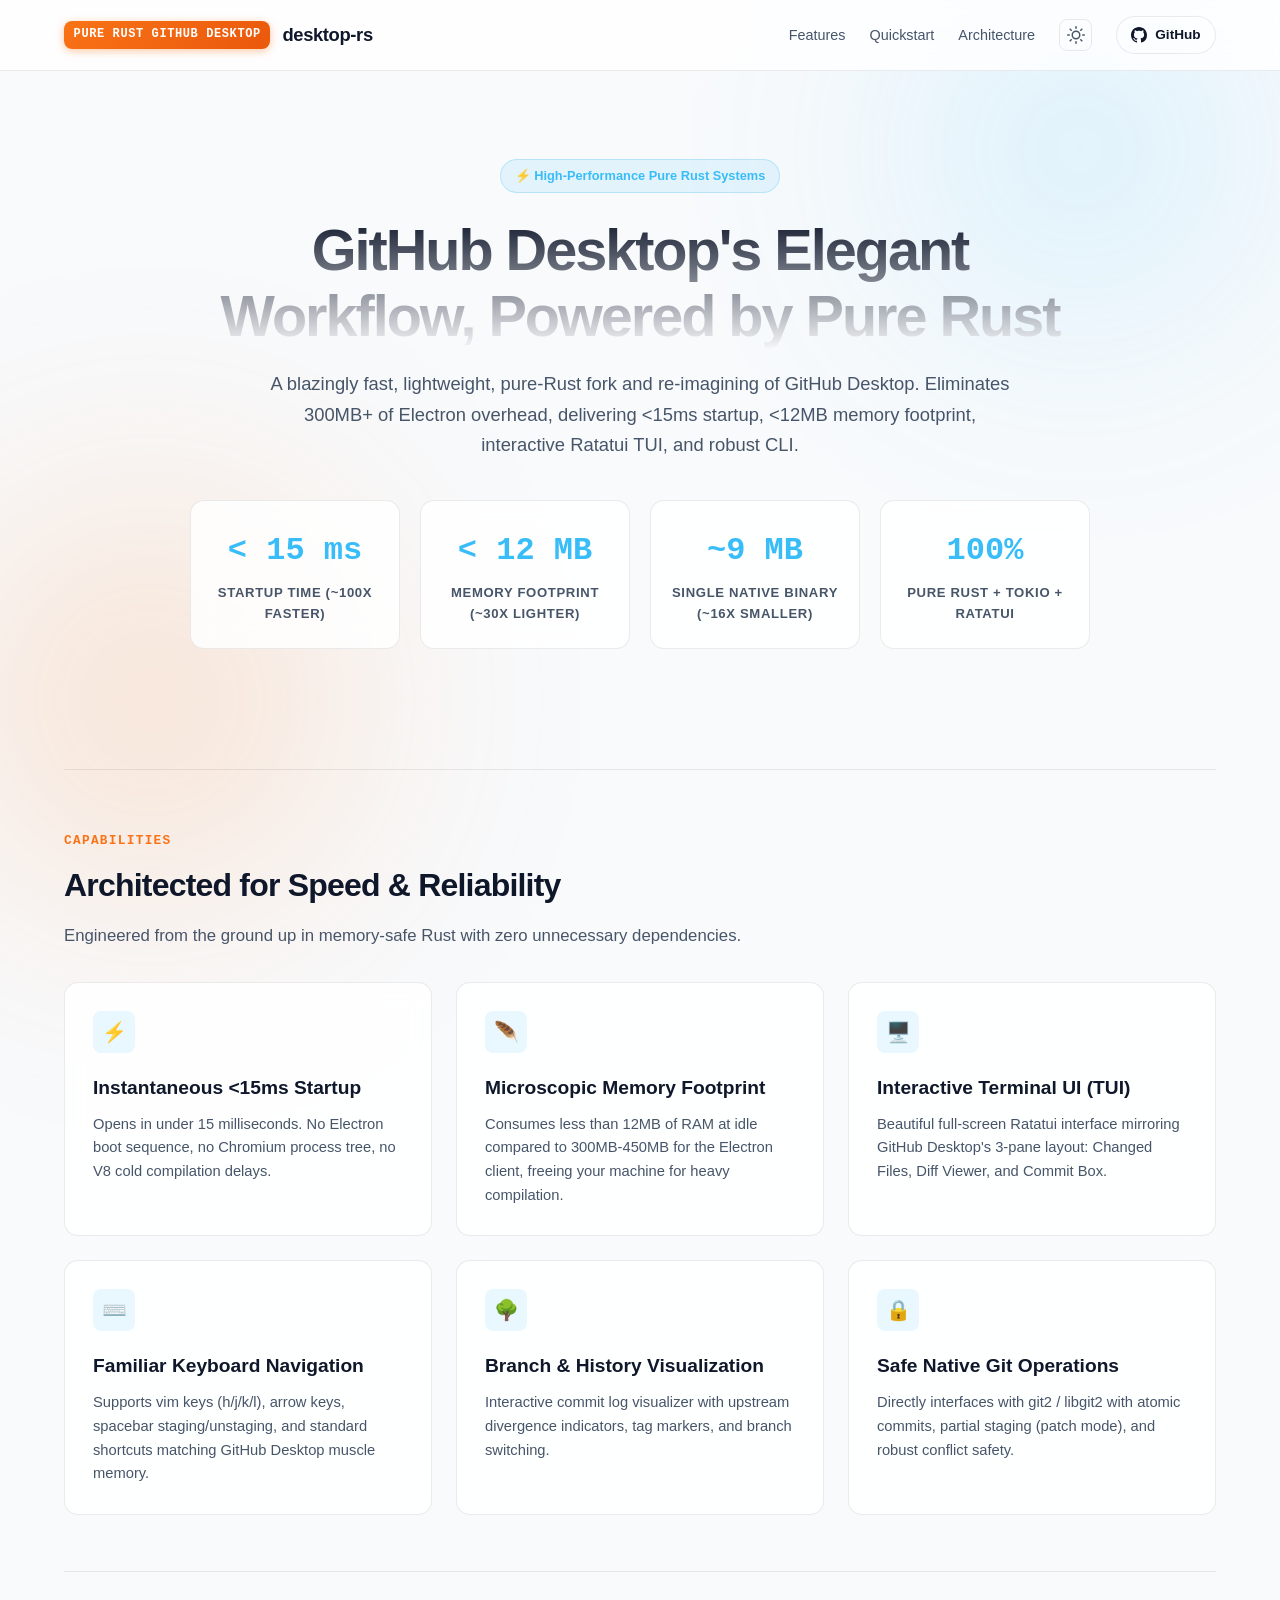
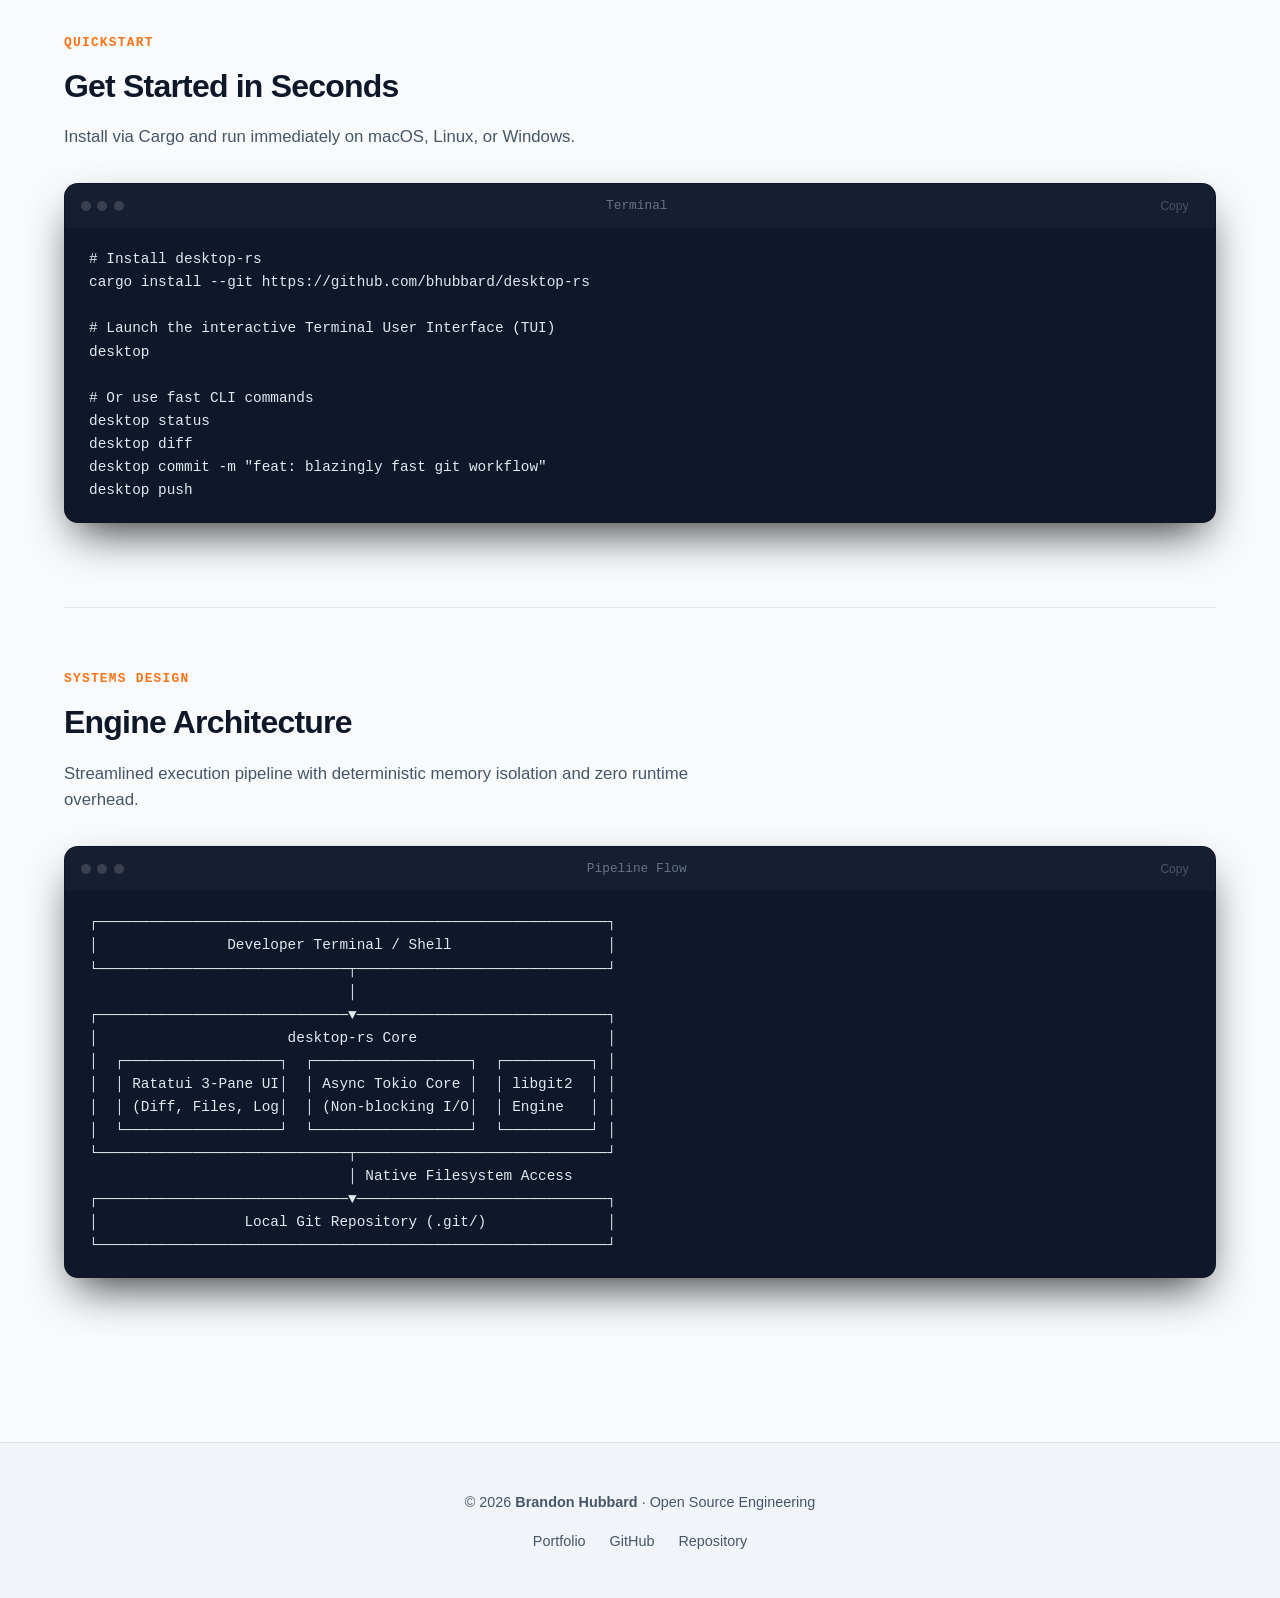
==== docs/index.html @ 01b51555 "feat(docs): add GitHub Pages documentation and deployment workflow" ====
<!DOCTYPE html>
<html lang="en">
<head>
  <script>
    (function() {
      const storedTheme = localStorage.getItem('theme') || localStorage.getItem('bh-theme');
      if (storedTheme) {
        document.documentElement.setAttribute('data-theme', storedTheme);
      } else if (window.matchMedia && window.matchMedia('(prefers-color-scheme: light)').matches) {
        document.documentElement.setAttribute('data-theme', 'light');
      } else {
        document.documentElement.setAttribute('data-theme', 'dark');
      }
    })();
  </script>
  <!-- Google tag (gtag.js) -->
  <script async src="https://www.googletagmanager.com/gtag/js?id=G-NFEM8TN9ZM"></script>
  <script>
    window.dataLayer = window.dataLayer || [];
    function gtag(){dataLayer.push(arguments);}
    gtag('js', new Date());
    gtag('config', 'G-NFEM8TN9ZM');
  </script>

  <meta charset="UTF-8">
  <meta name="viewport" content="width=device-width, initial-scale=1.0">
  <title>desktop-rs — Blazingly Fast, Pure-Rust Re-imagining of GitHub Desktop</title>
  <meta name="description" content="A blazingly fast, lightweight, pure-Rust fork and re-imagining of GitHub Desktop. Eliminates 300MB+ of Electron overhead, delivering <15ms startup, <12MB memory footprint, interactive Ratatui TUI, and robust CLI.">
  <meta name="author" content="Brandon Hubbard">
  <link rel="canonical" href="https://code.brandonhubbard.com/desktop-rs/">
  <meta name="robots" content="index, follow, max-image-preview:large">

  <!-- Open Graph -->
  <meta property="og:type" content="website">
  <meta property="og:url" content="https://code.brandonhubbard.com/desktop-rs/">
  <meta property="og:title" content="desktop-rs — Blazingly Fast, Pure-Rust Re-imagining of GitHub Desktop">
  <meta property="og:description" content="A blazingly fast, lightweight, pure-Rust fork and re-imagining of GitHub Desktop. Eliminates 300MB+ of Electron overhead, delivering <15ms startup, <12MB memory footprint, interactive Ratatui TUI, and robust CLI.">
  <meta property="og:site_name" content="Brandon Hubbard — Open Source Systems">

  <!-- Twitter Cards -->
  <meta name="twitter:card" content="summary_large_image">
  <meta name="twitter:title" content="desktop-rs — Blazingly Fast, Pure-Rust Re-imagining of GitHub Desktop">
  <meta name="twitter:description" content="A blazingly fast, lightweight, pure-Rust fork and re-imagining of GitHub Desktop. Eliminates 300MB+ of Electron overhead, delivering <15ms startup, <12MB memory footprint, interactive Ratatui TUI, and robust CLI.">

  <!-- Structured Data (JSON-LD) -->
  <script type="application/ld+json">
  {
    "@context": "https://schema.org",
    "@type": "SoftwareApplication",
    "name": "desktop-rs",
    "applicationCategory": "DeveloperApplication",
    "operatingSystem": "Cross-platform (Linux, macOS, Windows)",
    "description": "A blazingly fast, lightweight, pure-Rust fork and re-imagining of GitHub Desktop. Eliminates 300MB+ of Electron overhead, delivering <15ms startup, <12MB memory footprint, interactive Ratatui TUI, and robust CLI.",
    "license": "https://opensource.org/licenses/MIT",
    "author": {
      "@type": "Person",
      "name": "Brandon Hubbard",
      "url": "https://brandonhubbard.com"
    },
    "offers": {
      "@type": "Offer",
      "price": "0.00",
      "priceCurrency": "USD"
    }
  }
  </script>

  <style>

:root {
  --font-sans: -apple-system, BlinkMacSystemFont, "SF Pro Display", "SF Pro Text", "Segoe UI", Roboto, "Helvetica Neue", Arial, sans-serif;
  --font-mono: "SF Mono", "JetBrains Mono", Menlo, Consolas, Monaco, monospace;
  
  --bg-black: #080a0f;
  --bg-surface: #0e121a;
  --bg-card: rgba(18, 24, 38, 0.7);
  --bg-card-hover: rgba(26, 34, 52, 0.85);
  --bg-glass: rgba(14, 18, 26, 0.75);
  --bg-code: #0b0e14;

  --border-subtle: rgba(255, 255, 255, 0.08);
  --border-highlight: rgba(255, 255, 255, 0.16);
  --border-focus: #38bdf8;

  --text-main: #f3f4f6;
  --text-muted: #94a3b8;
  --text-dim: #64748b;

  --accent-primary: #38bdf8;
  --accent-rust: #f97316;
  --accent-green: #10b981;
  --accent-purple: #a855f7;

  --radius-sm: 8px;
  --radius-md: 14px;
  --radius-lg: 20px;
  --radius-pill: 9999px;

  --shadow-card: 0 10px 30px -10px rgba(0, 0, 0, 0.5), 0 0 1px 1px var(--border-subtle);
  --shadow-code: 0 20px 45px -12px rgba(0, 0, 0, 0.8), 0 0 1px 1px rgba(255, 255, 255, 0.1);
}

[data-theme="light"] {
  --bg-black: #f8fafc;
  --bg-surface: #f1f5f9;
  --bg-card: rgba(255, 255, 255, 0.85);
  --bg-card-hover: rgba(255, 255, 255, 0.98);
  --bg-glass: rgba(255, 255, 255, 0.8);
  --bg-code: #0f172a;

  --border-subtle: rgba(0, 0, 0, 0.08);
  --border-highlight: rgba(0, 0, 0, 0.16);
  --border-focus: #0284c7;

  --text-main: #0f172a;
  --text-muted: #475569;
  --text-dim: #64748b;

  --shadow-card: 0 10px 30px -10px rgba(0, 0, 0, 0.08), 0 0 1px 1px var(--border-subtle);
}

*, *::before, *::after {
  box-sizing: border-box;
  margin: 0;
  padding: 0;
}

html {
  scroll-behavior: smooth;
  font-family: var(--font-sans);
  background-color: var(--bg-black);
  color: var(--text-main);
  -webkit-font-smoothing: antialiased;
  -moz-osx-font-smoothing: grayscale;
  line-height: 1.6;
}

body {
  min-height: 100vh;
  position: relative;
  overflow-x: hidden;
  display: flex;
  flex-direction: column;
}

.glow {
  position: absolute;
  border-radius: 50%;
  filter: blur(120px);
  pointer-events: none;
  z-index: 0;
  opacity: 0.25;
}

.glow-1 {
  top: -100px;
  right: -50px;
  width: 500px;
  height: 500px;
  background: radial-gradient(circle, #38bdf8, transparent 70%);
}

.glow-2 {
  top: 400px;
  left: -150px;
  width: 600px;
  height: 600px;
  background: radial-gradient(circle, #f97316, transparent 70%);
}

.header {
  position: sticky;
  top: 0;
  z-index: 50;
  backdrop-filter: blur(16px);
  -webkit-backdrop-filter: blur(16px);
  background: var(--bg-glass);
  border-bottom: 1px solid var(--border-subtle);
}

.nav-container {
  max-width: 1200px;
  margin: 0 auto;
  padding: 1rem 1.5rem;
  display: flex;
  align-items: center;
  justify-content: space-between;
}

.logo {
  display: flex;
  align-items: center;
  gap: 0.75rem;
  text-decoration: none;
  color: var(--text-main);
}

.logo-badge {
  background: linear-gradient(135deg, #f97316, #ea580c);
  color: #fff;
  font-family: var(--font-mono);
  font-size: 0.75rem;
  font-weight: 700;
  padding: 0.25rem 0.6rem;
  border-radius: var(--radius-sm);
  letter-spacing: 0.05em;
  box-shadow: 0 2px 8px rgba(249, 115, 22, 0.4);
}

.logo-title {
  font-size: 1.15rem;
  font-weight: 700;
  letter-spacing: -0.02em;
}

.nav-links {
  display: flex;
  align-items: center;
  gap: 1.5rem;
}

.nav-links a {
  text-decoration: none;
  color: var(--text-muted);
  font-size: 0.9rem;
  font-weight: 500;
  transition: color 0.15s ease;
}

.nav-links a:hover {
  color: var(--text-main);
}

.btn-github {
  display: inline-flex;
  align-items: center;
  gap: 0.5rem;
  padding: 0.45rem 0.9rem;
  border-radius: var(--radius-pill);
  background: rgba(255, 255, 255, 0.06);
  border: 1px solid var(--border-subtle);
  color: var(--text-main) !important;
  font-size: 0.85rem !important;
  font-weight: 600 !important;
  transition: all 0.2s ease;
}

.btn-github:hover {
  background: rgba(255, 255, 255, 0.12);
  border-color: var(--border-highlight);
  transform: translateY(-1px);
}

.theme-toggle {
  background: transparent;
  border: 1px solid var(--border-subtle);
  color: var(--text-muted);
  padding: 0.4rem;
  border-radius: var(--radius-sm);
  cursor: pointer;
  display: inline-flex;
  align-items: center;
  justify-content: center;
  transition: all 0.2s ease;
}

.theme-toggle:hover {
  color: var(--text-main);
  border-color: var(--border-highlight);
}

.main-content {
  flex: 1;
  position: relative;
  z-index: 1;
  max-width: 1200px;
  margin: 0 auto;
  padding: 2.5rem 1.5rem 5rem;
  width: 100%;
}

.hero {
  text-align: center;
  padding: 3rem 0 4rem;
  max-width: 900px;
  margin: 0 auto;
}

.hero-pill {
  display: inline-flex;
  align-items: center;
  gap: 0.5rem;
  padding: 0.35rem 0.85rem;
  border-radius: var(--radius-pill);
  background: rgba(56, 189, 248, 0.1);
  border: 1px solid rgba(56, 189, 248, 0.25);
  color: var(--accent-primary);
  font-size: 0.8rem;
  font-weight: 600;
  margin-bottom: 1.5rem;
}

.hero-title {
  font-size: clamp(2.2rem, 5vw, 3.6rem);
  font-weight: 800;
  letter-spacing: -0.035em;
  line-height: 1.15;
  margin-bottom: 1.25rem;
  background: linear-gradient(180deg, var(--text-main) 0%, rgba(243, 244, 246, 0.7) 100%);
  -webkit-background-clip: text;
  -webkit-text-fill-color: transparent;
}

.hero-subtitle {
  font-size: 1.15rem;
  color: var(--text-muted);
  line-height: 1.65;
  margin-bottom: 2.5rem;
  max-width: 760px;
  margin-left: auto;
  margin-right: auto;
}

.stats-grid {
  display: grid;
  grid-template-columns: repeat(auto-fit, minmax(200px, 1fr));
  gap: 1.25rem;
  margin: 2.5rem 0 3.5rem;
}

.stat-card {
  background: var(--bg-card);
  backdrop-filter: blur(12px);
  border: 1px solid var(--border-subtle);
  border-radius: var(--radius-md);
  padding: 1.5rem 1rem;
  text-align: center;
  transition: transform 0.2s ease, border-color 0.2s ease;
}

.stat-card:hover {
  transform: translateY(-2px);
  border-color: var(--border-highlight);
}

.stat-value {
  font-size: 2rem;
  font-weight: 800;
  font-family: var(--font-mono);
  color: var(--accent-primary);
  margin-bottom: 0.35rem;
}

.stat-label {
  font-size: 0.82rem;
  color: var(--text-muted);
  text-transform: uppercase;
  letter-spacing: 0.05em;
  font-weight: 600;
}

.code-box {
  background: var(--bg-code);
  border: 1px solid var(--border-subtle);
  border-radius: var(--radius-md);
  box-shadow: var(--shadow-code);
  overflow: hidden;
  margin: 1.75rem 0;
  text-align: left;
}

.code-header {
  display: flex;
  align-items: center;
  justify-content: space-between;
  padding: 0.6rem 1rem;
  background: rgba(255, 255, 255, 0.03);
  border-bottom: 1px solid var(--border-subtle);
  font-size: 0.8rem;
  font-family: var(--font-mono);
  color: var(--text-dim);
}

.code-dots {
  display: flex;
  gap: 0.4rem;
}

.code-dot {
  width: 10px;
  height: 10px;
  border-radius: 50%;
  background: rgba(255, 255, 255, 0.15);
}

.btn-copy {
  background: transparent;
  border: 1px solid var(--border-subtle);
  color: var(--text-muted);
  border-radius: var(--radius-sm);
  padding: 0.25rem 0.6rem;
  font-size: 0.75rem;
  cursor: pointer;
  transition: all 0.15s ease;
}

.btn-copy:hover {
  color: var(--text-main);
  background: rgba(255, 255, 255, 0.05);
}

.code-box pre {
  padding: 1.25rem 1.5rem;
  overflow-x: auto;
  font-family: var(--font-mono);
  font-size: 0.9rem;
  line-height: 1.6;
  color: #e2e8f0;
}

.code-box code {
  font-family: inherit;
}

.section {
  padding: 3.5rem 0;
  border-top: 1px solid var(--border-subtle);
}

.section-tag {
  display: inline-block;
  font-family: var(--font-mono);
  font-size: 0.8rem;
  font-weight: 600;
  color: var(--accent-rust);
  text-transform: uppercase;
  letter-spacing: 0.1em;
  margin-bottom: 0.5rem;
}

.section-title {
  font-size: 2rem;
  font-weight: 700;
  letter-spacing: -0.025em;
  margin-bottom: 0.75rem;
}

.section-desc {
  color: var(--text-muted);
  font-size: 1.05rem;
  max-width: 680px;
  margin-bottom: 2rem;
}

.features-grid {
  display: grid;
  grid-template-columns: repeat(auto-fit, minmax(320px, 1fr));
  gap: 1.5rem;
}

.feature-card {
  background: var(--bg-card);
  backdrop-filter: blur(12px);
  border: 1px solid var(--border-subtle);
  border-radius: var(--radius-md);
  padding: 1.75rem;
  transition: transform 0.2s ease, border-color 0.2s ease, box-shadow 0.2s ease;
}

.feature-card:hover {
  transform: translateY(-3px);
  border-color: var(--border-highlight);
  box-shadow: var(--shadow-card);
}

.feature-icon {
  width: 42px;
  height: 42px;
  border-radius: var(--radius-sm);
  background: rgba(56, 189, 248, 0.1);
  color: var(--accent-primary);
  display: flex;
  align-items: center;
  justify-content: center;
  font-size: 1.25rem;
  margin-bottom: 1.25rem;
}

.feature-title {
  font-size: 1.2rem;
  font-weight: 600;
  margin-bottom: 0.6rem;
}

.feature-body {
  color: var(--text-muted);
  font-size: 0.92rem;
  line-height: 1.6;
}

.footer {
  border-top: 1px solid var(--border-subtle);
  padding: 3rem 1.5rem;
  background: var(--bg-surface);
  text-align: center;
  color: var(--text-muted);
  font-size: 0.9rem;
}

.footer-content {
  max-width: 1200px;
  margin: 0 auto;
  display: flex;
  flex-direction: column;
  align-items: center;
  gap: 1rem;
}

.footer-links {
  display: flex;
  gap: 1.5rem;
}

.footer-links a {
  color: var(--text-muted);
  text-decoration: none;
  transition: color 0.15s ease;
}

.footer-links a:hover {
  color: var(--text-main);
}

@media (max-width: 768px) {
  .nav-links {
    display: none;
  }
  .stats-grid {
    grid-template-columns: 1fr 1fr;
  }
}

  </style>
</head>
<body>
  <div class="glow glow-1"></div>
  <div class="glow glow-2"></div>

  <header class="header">
    <div class="nav-container">
      <a href="https://code.brandonhubbard.com/desktop-rs/" class="logo">
        <span class="logo-badge">PURE RUST GITHUB DESKTOP</span>
        <span class="logo-title">desktop-rs</span>
      </a>
      <nav class="nav-links">
        <a href="#features">Features</a>
        <a href="#quickstart">Quickstart</a>
        <a href="#architecture">Architecture</a>
        <button class="theme-toggle" id="theme-btn" aria-label="Toggle Theme">
          <svg width="18" height="18" viewBox="0 0 24 24" fill="none" stroke="currentColor" stroke-width="2" stroke-linecap="round" stroke-linejoin="round">
            <circle cx="12" cy="12" r="5"></circle>
            <line x1="12" y1="1" x2="12" y2="3"></line>
            <line x1="12" y1="21" x2="12" y2="23"></line>
            <line x1="4.22" y1="4.22" x2="5.64" y2="5.64"></line>
            <line x1="18.36" y1="18.36" x2="19.78" y2="19.78"></line>
            <line x1="1" y1="12" x2="3" y2="12"></line>
            <line x1="21" y1="12" x2="23" y2="12"></line>
            <line x1="4.22" y1="19.78" x2="5.64" y2="18.36"></line>
            <line x1="18.36" y1="5.64" x2="19.78" y2="4.22"></line>
          </svg>
        </button>
        <a href="https://github.com/bhubbard/desktop-rs" target="_blank" rel="noopener noreferrer" class="btn-github">
          <svg height="16" width="16" viewBox="0 0 16 16" fill="currentColor">
            <path d="M8 0C3.58 0 0 3.58 0 8c0 3.54 2.29 6.53 5.47 7.59.4.07.55-.17.55-.38 0-.19-.01-.82-.01-1.49-2.01.37-2.53-.49-2.69-.94-.09-.23-.48-.94-.82-1.13-.28-.15-.68-.52-.01-.53.63-.01 1.08.58 1.23.82.72 1.21 1.87.87 2.33.66.07-.52.28-.87.51-1.07-1.78-.2-3.64-.89-3.64-3.95 0-.87.31-1.59.82-2.15-.08-.2-.36-1.02.08-2.12 0 0 .67-.21 2.2.82.64-.18 1.32-.27 2-.27.68 0 1.36.09 2 .27 1.53-1.04 2.2-.82 2.2-.82.44 1.1.16 1.92.08 2.12.51.56.82 1.27.82 2.15 0 3.07-1.87 3.75-3.65 3.95.29.25.54.73.54 1.48 0 1.07-.01 1.93-.01 2.2 0 .21.15.46.55.38A8.013 8.013 0 0016 8c0-4.42-3.58-8-8-8z"></path>
          </svg>
          GitHub
        </a>
      </nav>
    </div>
  </header>

  <main class="main-content">
    <section class="hero">
      <div class="hero-pill">⚡ High-Performance Pure Rust Systems</div>
      <h1 class="hero-title">GitHub Desktop's Elegant Workflow, Powered by Pure Rust</h1>
      <p class="hero-subtitle">A blazingly fast, lightweight, pure-Rust fork and re-imagining of GitHub Desktop. Eliminates 300MB+ of Electron overhead, delivering <15ms startup, <12MB memory footprint, interactive Ratatui TUI, and robust CLI.</p>

      <div class="stats-grid">
        <div class="stat-card">
          <div class="stat-value">< 15 ms</div>
          <div class="stat-label">Startup Time (~100x Faster)</div>
        </div>
        <div class="stat-card">
          <div class="stat-value">< 12 MB</div>
          <div class="stat-label">Memory Footprint (~30x Lighter)</div>
        </div>
        <div class="stat-card">
          <div class="stat-value">~9 MB</div>
          <div class="stat-label">Single Native Binary (~16x Smaller)</div>
        </div>
        <div class="stat-card">
          <div class="stat-value">100%</div>
          <div class="stat-label">Pure Rust + Tokio + Ratatui</div>
        </div>

      </div>
    </section>

    <section id="features" class="section">
      <div class="section-tag">Capabilities</div>
      <h2 class="section-title">Architected for Speed & Reliability</h2>
      <p class="section-desc">Engineered from the ground up in memory-safe Rust with zero unnecessary dependencies.</p>
      
      <div class="features-grid">
        <div class="feature-card">
          <div class="feature-icon">⚡</div>
          <h3 class="feature-title">Instantaneous <15ms Startup</h3>
          <p class="feature-body">Opens in under 15 milliseconds. No Electron boot sequence, no Chromium process tree, no V8 cold compilation delays.</p>
        </div>
        <div class="feature-card">
          <div class="feature-icon">🪶</div>
          <h3 class="feature-title">Microscopic Memory Footprint</h3>
          <p class="feature-body">Consumes less than 12MB of RAM at idle compared to 300MB-450MB for the Electron client, freeing your machine for heavy compilation.</p>
        </div>
        <div class="feature-card">
          <div class="feature-icon">🖥️</div>
          <h3 class="feature-title">Interactive Terminal UI (TUI)</h3>
          <p class="feature-body">Beautiful full-screen Ratatui interface mirroring GitHub Desktop's 3-pane layout: Changed Files, Diff Viewer, and Commit Box.</p>
        </div>
        <div class="feature-card">
          <div class="feature-icon">⌨️</div>
          <h3 class="feature-title">Familiar Keyboard Navigation</h3>
          <p class="feature-body">Supports vim keys (h/j/k/l), arrow keys, spacebar staging/unstaging, and standard shortcuts matching GitHub Desktop muscle memory.</p>
        </div>
        <div class="feature-card">
          <div class="feature-icon">🌳</div>
          <h3 class="feature-title">Branch & History Visualization</h3>
          <p class="feature-body">Interactive commit log visualizer with upstream divergence indicators, tag markers, and branch switching.</p>
        </div>
        <div class="feature-card">
          <div class="feature-icon">🔒</div>
          <h3 class="feature-title">Safe Native Git Operations</h3>
          <p class="feature-body">Directly interfaces with git2 / libgit2 with atomic commits, partial staging (patch mode), and robust conflict safety.</p>
        </div>

      </div>
    </section>

    <section id="quickstart" class="section">
      <div class="section-tag">Quickstart</div>
      <h2 class="section-title">Get Started in Seconds</h2>
      <p class="section-desc">Install via Cargo and run immediately on macOS, Linux, or Windows.</p>

      <div class="code-box">
        <div class="code-header">
          <div class="code-dots">
            <span class="code-dot"></span>
            <span class="code-dot"></span>
            <span class="code-dot"></span>
          </div>
          <span>Terminal</span>
          <button class="btn-copy" onclick="copyCode(this)">Copy</button>
        </div>
        <pre><code># Install desktop-rs
cargo install --git https://github.com/bhubbard/desktop-rs

# Launch the interactive Terminal User Interface (TUI)
desktop

# Or use fast CLI commands
desktop status
desktop diff
desktop commit -m "feat: blazingly fast git workflow"
desktop push</code></pre>
      </div>
    </section>

    <section id="architecture" class="section">
      <div class="section-tag">Systems Design</div>
      <h2 class="section-title">Engine Architecture</h2>
      <p class="section-desc">Streamlined execution pipeline with deterministic memory isolation and zero runtime overhead.</p>

      <div class="code-box">
        <div class="code-header">
          <div class="code-dots">
            <span class="code-dot"></span>
            <span class="code-dot"></span>
            <span class="code-dot"></span>
          </div>
          <span>Pipeline Flow</span>
          <button class="btn-copy" onclick="copyCode(this)">Copy</button>
        </div>
        <pre><code>┌───────────────────────────────────────────────────────────┐
│               Developer Terminal / Shell                  │
└─────────────────────────────┬─────────────────────────────┘
                              │
┌─────────────────────────────▼─────────────────────────────┐
│                      desktop-rs Core                      │
│  ┌──────────────────┐  ┌──────────────────┐  ┌──────────┐ │
│  │ Ratatui 3-Pane UI│  │ Async Tokio Core │  │ libgit2  │ │
│  │ (Diff, Files, Log│  │ (Non-blocking I/O│  │ Engine   │ │
│  └──────────────────┘  └──────────────────┘  └──────────┘ │
└─────────────────────────────┬─────────────────────────────┘
                              │ Native Filesystem Access
┌─────────────────────────────▼─────────────────────────────┐
│                 Local Git Repository (.git/)              │
└───────────────────────────────────────────────────────────┘</code></pre>
      </div>
    </section>
  </main>

  <footer class="footer">
    <div class="footer-content">
      <p>© 2026 <strong>Brandon Hubbard</strong> · Open Source Engineering</p>
      <div class="footer-links">
        <a href="https://brandonhubbard.com" target="_blank" rel="noopener noreferrer">Portfolio</a>
        <a href="https://github.com/bhubbard" target="_blank" rel="noopener noreferrer">GitHub</a>
        <a href="https://github.com/bhubbard/desktop-rs" target="_blank" rel="noopener noreferrer">Repository</a>
      </div>
    </div>
  </footer>

  <script>
    function copyCode(btn) {
      const pre = btn.closest('.code-box').querySelector('pre');
      navigator.clipboard.writeText(pre.innerText).then(() => {
        const orig = btn.innerText;
        btn.innerText = 'Copied!';
        setTimeout(() => { btn.innerText = orig; }, 2000);
      });
    }

    const themeBtn = document.getElementById('theme-btn');
    if (themeBtn) {
      themeBtn.addEventListener('click', () => {
        const current = document.documentElement.getAttribute('data-theme');
        const next = current === 'light' ? 'dark' : 'light';
        document.documentElement.setAttribute('data-theme', next);
        localStorage.setItem('theme', next);
      });
    }
  </script>
</body>
</html>
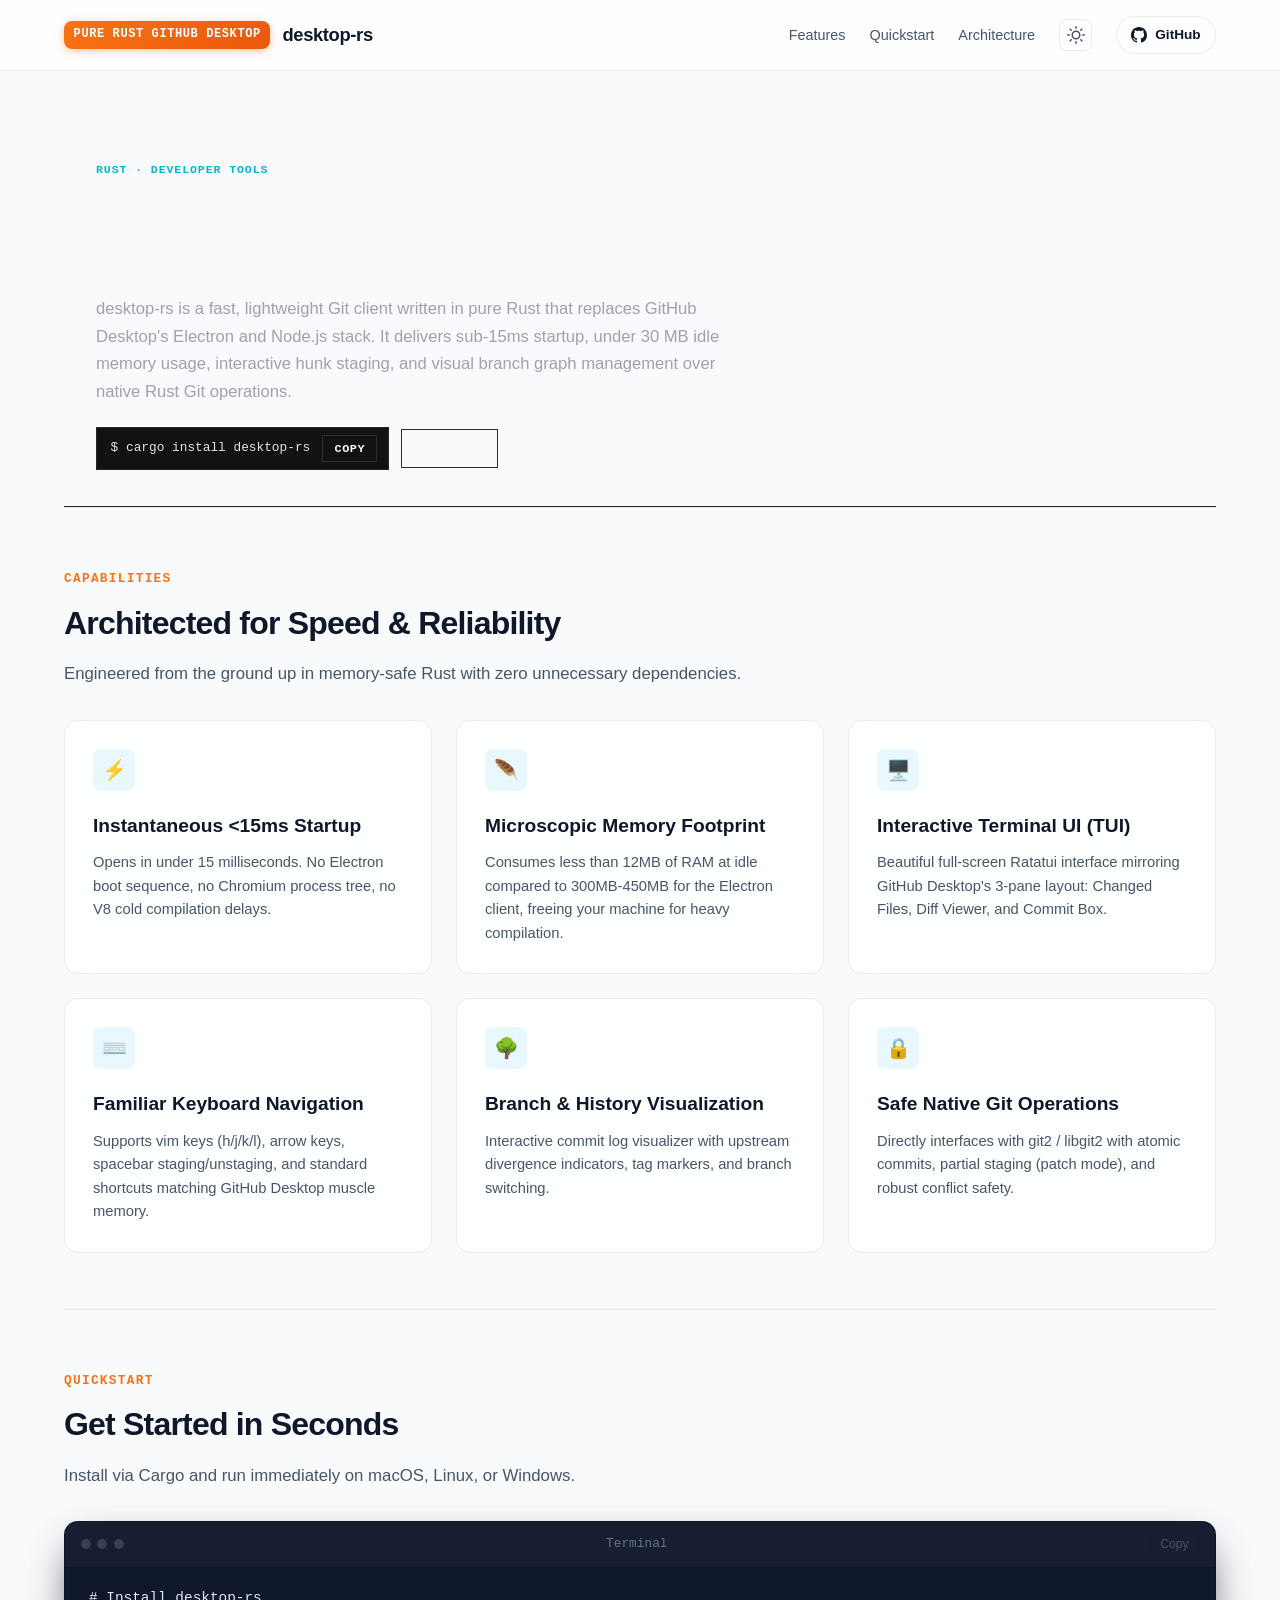
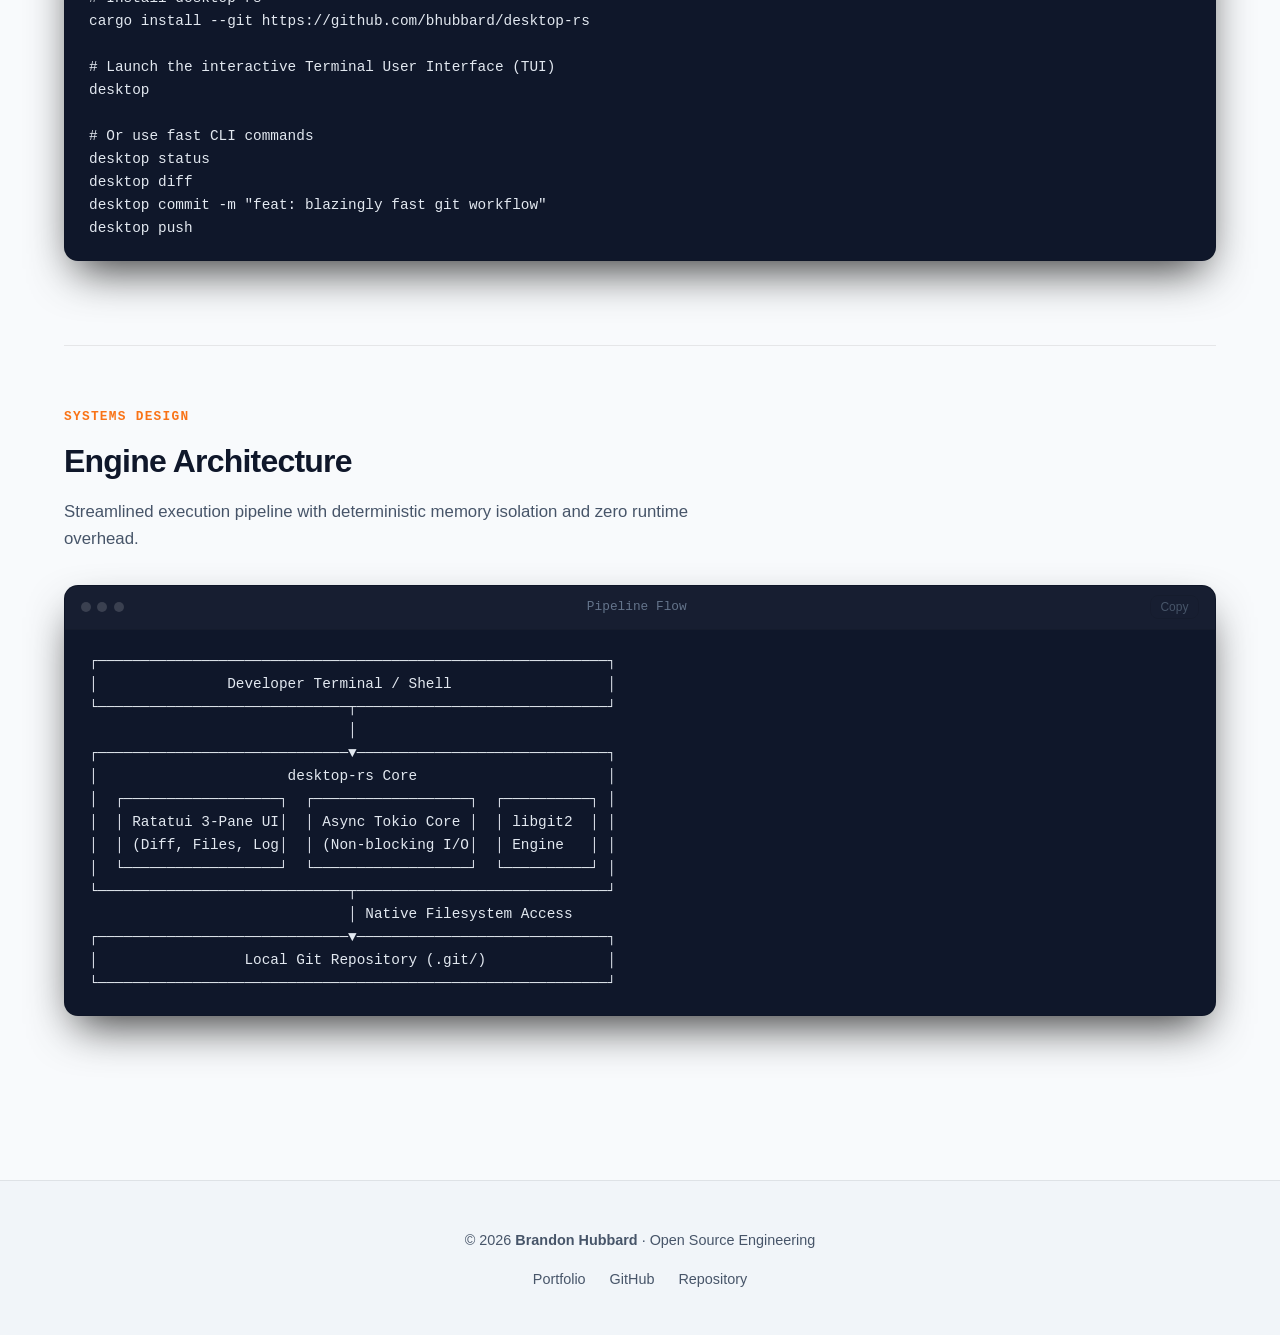
==== commit a40ffb06: "Minimalist hero redesign with clear header and 2-sentence project description" ====
--- a/docs/index.html
+++ b/docs/index.html
@@ -540,6 +540,133 @@
   }
 }
 
+  </style>
+
+  <style id="bh-minimalist-hero-css">
+    /* Minimalist Design System & Hero Standardization */
+    .glow, .glow-1, .glow-2, .glow-bg, .ambient-glow {
+      display: none !important;
+    }
+    body {
+      height: auto !important;
+      min-height: 100vh !important;
+      overflow-y: auto !important;
+    }
+    .main-grid, .main-layout {
+      min-height: 680px !important;
+    }
+    header.bh-minimal-topbar {
+      display: flex;
+      align-items: center;
+      justify-content: space-between;
+      padding: 0.85rem 2rem;
+      border-bottom: 1px solid var(--color-border, var(--border, #262626));
+      background: var(--color-bg-primary, var(--bg, #0a0a0a));
+      font-family: 'JetBrains Mono', ui-monospace, SFMono-Regular, Menlo, monospace;
+      font-size: 0.78rem;
+    }
+    header.bh-minimal-topbar a {
+      color: var(--color-text-secondary, #a1a1aa);
+      text-decoration: none;
+    }
+    header.bh-minimal-topbar a:hover {
+      color: var(--color-text-primary, #fafafa);
+    }
+    section.hero.bh-minimal-hero {
+      display: block !important;
+      grid-template-columns: 1fr !important;
+      padding: 2.75rem 2rem 2.25rem !important;
+      border-bottom: 1px solid var(--color-border, var(--border, var(--border-grid, #262626))) !important;
+      background: transparent !important;
+      text-align: left !important;
+      max-width: 1280px;
+      margin: 0 auto;
+      width: 100%;
+      box-sizing: border-box;
+    }
+    .bh-minimal-hero .bh-hero-inner {
+      max-width: 820px;
+      margin: 0;
+    }
+    .bh-minimal-hero .bh-hero-eyebrow {
+      display: inline-block;
+      font-family: 'JetBrains Mono', ui-monospace, SFMono-Regular, Menlo, monospace;
+      font-size: 0.72rem;
+      font-weight: 600;
+      letter-spacing: 0.08em;
+      text-transform: uppercase;
+      color: var(--color-accent-cyan, var(--accent, #06b6d4));
+      margin-bottom: 0.75rem;
+    }
+    .bh-minimal-hero h1 {
+      font-family: 'Plus Jakarta Sans', -apple-system, BlinkMacSystemFont, 'Segoe UI', Roboto, sans-serif !important;
+      font-size: clamp(1.65rem, 3vw, 2.35rem) !important;
+      font-weight: 700 !important;
+      letter-spacing: -0.025em !important;
+      line-height: 1.2 !important;
+      color: var(--color-text-primary, var(--text, var(--text-primary, #fafafa))) !important;
+      margin: 0 0 0.85rem 0 !important;
+      background: none !important;
+      -webkit-text-fill-color: currentColor !important;
+    }
+    .bh-minimal-hero p.hero-lead {
+      font-family: 'Plus Jakarta Sans', -apple-system, BlinkMacSystemFont, 'Segoe UI', Roboto, sans-serif !important;
+      font-size: 1.04rem !important;
+      font-weight: 400 !important;
+      line-height: 1.65 !important;
+      color: var(--color-text-secondary, var(--muted, var(--text-secondary, #a1a1aa))) !important;
+      margin: 0 0 1.35rem 0 !important;
+      max-width: 72ch !important;
+    }
+    .bh-minimal-hero .bh-hero-actions {
+      display: flex;
+      flex-wrap: wrap;
+      align-items: center;
+      gap: 0.75rem;
+    }
+    .bh-minimal-hero .bh-cli-pill {
+      display: inline-flex;
+      align-items: center;
+      gap: 0.75rem;
+      padding: 0.45rem 0.65rem 0.45rem 0.85rem;
+      background: var(--color-bg-surface, var(--surface, #121212));
+      border: 1px solid var(--color-border, var(--border, #262626));
+      font-family: 'JetBrains Mono', ui-monospace, SFMono-Regular, Menlo, monospace;
+      font-size: 0.8rem;
+      color: var(--color-text-primary, #e4e4e7);
+    }
+    .bh-minimal-hero .bh-cli-pill code {
+      font-family: inherit;
+      color: inherit;
+      background: transparent;
+      padding: 0;
+    }
+    .bh-minimal-hero .bh-copy-btn,
+    .bh-minimal-hero .bh-github-btn {
+      font-family: 'JetBrains Mono', ui-monospace, SFMono-Regular, Menlo, monospace;
+      font-size: 0.74rem;
+      font-weight: 600;
+      text-transform: uppercase;
+      letter-spacing: 0.05em;
+      padding: 0.35rem 0.7rem;
+      border: 1px solid var(--color-border, var(--border, #2e2e32));
+      background: transparent;
+      color: var(--color-text-primary, #fafafa);
+      cursor: pointer;
+      text-decoration: none;
+      display: inline-flex;
+      align-items: center;
+      gap: 0.35rem;
+      transition: border-color 0.15s ease, background 0.15s ease;
+    }
+    .bh-minimal-hero .bh-github-btn {
+      padding: 0.55rem 0.95rem;
+    }
+    .bh-minimal-hero .bh-copy-btn:hover,
+    .bh-minimal-hero .bh-github-btn:hover {
+      border-color: var(--color-accent-cyan, var(--accent, #06b6d4));
+      color: var(--color-accent-cyan, var(--accent, #06b6d4));
+    }
   </style>
 </head>
 <body>
@@ -580,29 +707,18 @@
   </header>
 
   <main class="main-content">
-    <section class="hero">
-      <div class="hero-pill">⚡ High-Performance Pure Rust Systems</div>
-      <h1 class="hero-title">GitHub Desktop's Elegant Workflow, Powered by Pure Rust</h1>
-      <p class="hero-subtitle">A blazingly fast, lightweight, pure-Rust fork and re-imagining of GitHub Desktop. Eliminates 300MB+ of Electron overhead, delivering <15ms startup, <12MB memory footprint, interactive Ratatui TUI, and robust CLI.</p>
-
-      <div class="stats-grid">
-        <div class="stat-card">
-          <div class="stat-value">< 15 ms</div>
-          <div class="stat-label">Startup Time (~100x Faster)</div>
+        <section class="hero bh-minimal-hero" id="overview">
+      <div class="bh-hero-inner">
+        <span class="bh-hero-eyebrow">RUST · DEVELOPER TOOLS</span>
+        <h1>desktop-rs — Native Rust Re-Architecture of GitHub Desktop</h1>
+        <p class="hero-lead">desktop-rs is a fast, lightweight Git client written in pure Rust that replaces GitHub Desktop&#x27;s Electron and Node.js stack. It delivers sub-15ms startup, under 30 MB idle memory usage, interactive hunk staging, and visual branch graph management over native Rust Git operations.</p>
+        <div class="bh-hero-actions">
+          <div class="bh-cli-pill">
+            <code id="install-command-text">$ cargo install desktop-rs</code>
+            <button type="button" class="bh-copy-btn" id="copyBtn" data-copy="cargo install desktop-rs" onclick="navigator.clipboard.writeText('cargo install desktop-rs');this.textContent='Copied';setTimeout(()=>this.textContent='Copy',1500);">Copy</button>
+          </div>
+          <a href="https://github.com/bhubbard/desktop-rs" class="bh-github-btn" target="_blank" rel="noopener noreferrer">GitHub ↗</a>
         </div>
-        <div class="stat-card">
-          <div class="stat-value">< 12 MB</div>
-          <div class="stat-label">Memory Footprint (~30x Lighter)</div>
-        </div>
-        <div class="stat-card">
-          <div class="stat-value">~9 MB</div>
-          <div class="stat-label">Single Native Binary (~16x Smaller)</div>
-        </div>
-        <div class="stat-card">
-          <div class="stat-value">100%</div>
-          <div class="stat-label">Pure Rust + Tokio + Ratatui</div>
-        </div>
-
       </div>
     </section>
 
